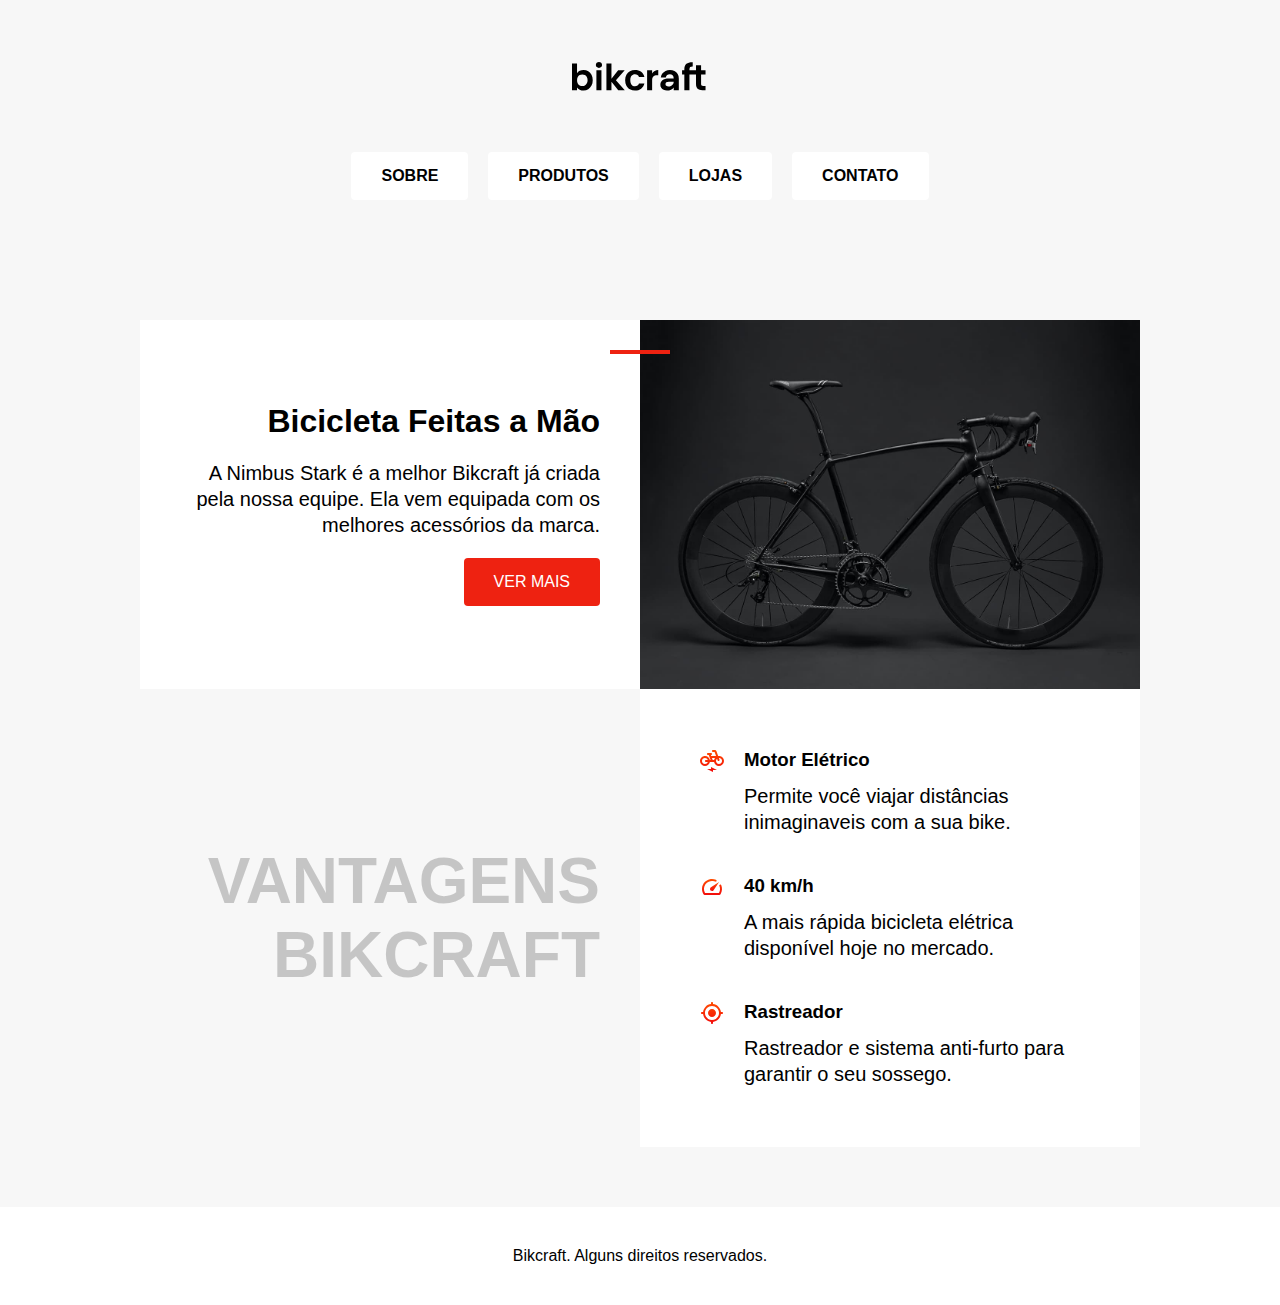
==== exercicio_posicionamento/index.html @ 00f7c60c "Finalizando exercício de posicionamento" ====
<!DOCTYPE html>

<html>

<head>
  <meta charset="UTF-8">
  <link
    rel="stylesheet"
    href="./style.css"
  >
  <title>Exercício Posicionamento</title>
</head>

<body>
  <img
    src="./img/bikcraft.svg"
    alt="Bikcraft"
  >

  <div class="menu">
    <a
      href=""
      class="menu-item"
    >Sobre</a>
    <a
      href=""
      class="menu-item"
    >Produtos</a>
    <a
      href=""
      class="menu-item"
    >Lojas</a>
    <a
      href=""
      class="menu-item"
    >Contato</a>
  </div>

  <div class="conteudo">
    <div class="introducao">
      <span class="detalhe"></span>
      <h1>Bicicleta Feitas a Mão</h1>
      <p>A Nimbus Stark é a melhor Bikcraft já criada pela nossa equipe.
        Ela vem equipada com os melhores acessórios da marca.
      </p>
      <a class="botao">Ver mais</a>
    </div>

    <img
      src="./img/bicicleta.jpg"
      alt="Bicicleta Bikcraft"
    >

    <h2 class="subtitulo">Vantagens Bikcraft</h2>

    <div class="vantagens">
      <div class="vantagens-item">
        <img
          src="./img/eletrica.svg"
          alt=""
        >
        <h3>Motor Elétrico</h3>
        <p>Permite você viajar distâncias inimaginaveis com a sua bike.</p>
      </div>
      <div class="vantagens-item">
        <img
          src="./img/velocidade.svg"
          alt=""
        >
        <h3>40 km/h</h3>
        <p>A mais rápida bicicleta elétrica disponível hoje no mercado.</p>
      </div>
      <div class="vantagens-item">
        <img
          src="./img/rastreador.svg"
          alt=""
        >
        <h3>Rastreador</h3>
        <p>Rastreador e sistema anti-furto para garantir o seu sossego.</p>
      </div>
    </div>
  </div>

  <div class="rodape">Bikcraft. Alguns direitos reservados.</div>
</body>

</html>
---- exercicio_posicionamento/style.css ----
/* # Cores
cinza-fundo: #f7f7f7
cinza-texto: #c6c6c6
vermelho: #ee2211

# Tipografia
fonte: Arial
parágrafos: 20px
Vantagens Bikcraft: 64px

# Tamanhos
conteúdo principal: máximo 1000px */

body {
  background-color: #f7f7f7;
  font-family: Arial;
  margin: 0;
  display: grid;
  gap: 60px;
  justify-items: center;
  margin-top: 60px;
}

a {
  text-decoration: none;
}

a,
p,
h1,
h2,
h3 {
  margin: 0;
}

img {
  max-width: 100%;
  display: block;
}

p {
  font-size: 20px;
  line-height: 1.3;
}

.menu {
  display: flex;
  gap: 20px;
  flex-wrap: wrap;
  justify-content: center;
}

.menu a {
  background-color: #fff;
  padding: 15px 30px;
  border-radius: 4px;
  color: #000;
  text-transform: uppercase;
  font-weight: 700;
}

.conteudo {
  display: grid;
  grid-template-columns: 1fr 1fr;
  margin: 60px 30px 0 30px;
  max-width: 1000px;
}

.introducao {
  background-color: #fff;
  padding: 40px;
  text-align: right;
  position: relative;
  display: grid;
  align-content: center;
  justify-items: end;
  gap: 20px;
}

.botao {
  background-color: #ee2211;
  color: #fff;
  padding: 15px 30px;
  border-radius: 4px;
  text-transform: uppercase;
}

.detalhe {
  width: 60px;
  height: 4px;
  background-color: #ee2211;
  position: absolute;
  top: 30px;
  right: -30px;
}

.subtitulo {
  font-size: 64px;
  text-transform: uppercase;
  color: rgba(0, 0, 0, 0.2);
  text-align: right;
  padding: 40px;
  align-self: center;
}

.vantagens {
  background-color: #fff;
  padding: 40px;
}

.vantagens-item {
  display: grid;
  grid-template-columns: auto 1fr;
  gap: 10px 20px;
  padding: 20px;
}

.vantagens-item p {
  grid-column: 2;
}

.rodape {
  background-color: #fff;
  width: 100%;
  text-align: center;
  padding: 40px;
  box-sizing: border-box;
}
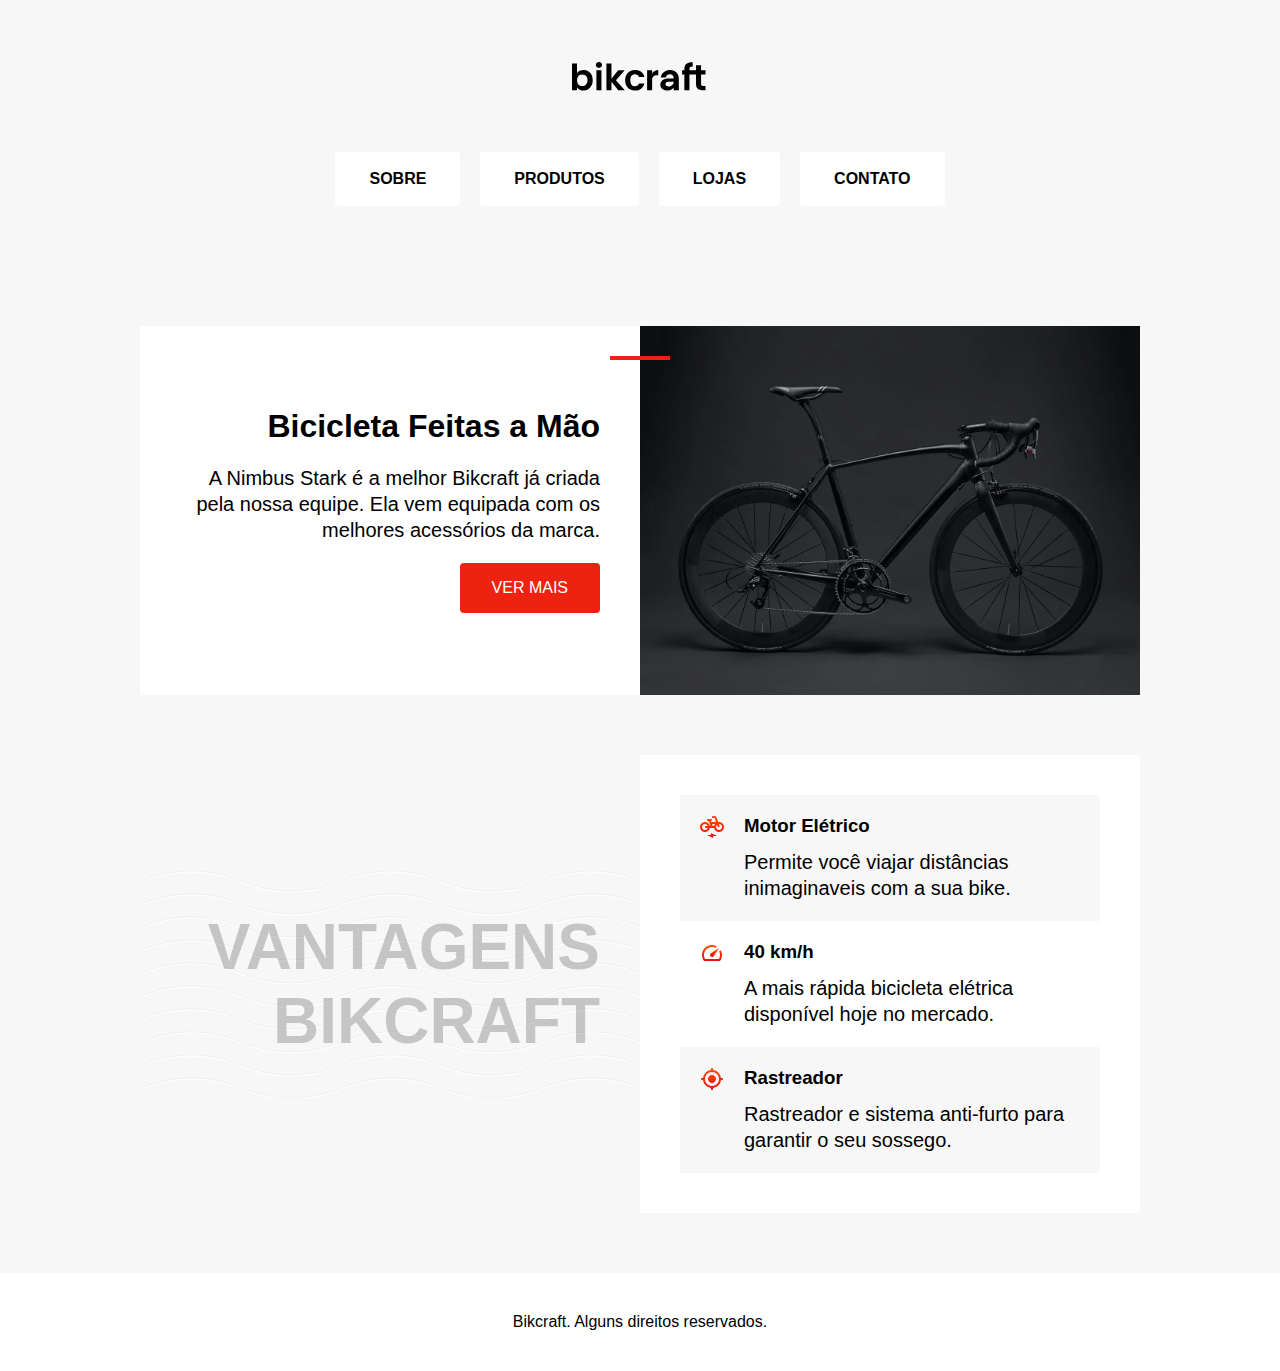
==== commit 5afb004d: "Finalizando exercícios de pontos de referência, de pseudo-classes e refatorando exercício de posicio" ====
--- a/exercicio_posicionamento/index.html
+++ b/exercicio_posicionamento/index.html
@@ -12,76 +12,101 @@
 </head>
 
 <body>
-  <img
-    src="./img/bikcraft.svg"
-    alt="Bikcraft"
-  >
-
-  <div class="menu">
-    <a
-      href=""
-      class="menu-item"
-    >Sobre</a>
-    <a
-      href=""
-      class="menu-item"
-    >Produtos</a>
-    <a
-      href=""
-      class="menu-item"
-    >Lojas</a>
-    <a
-      href=""
-      class="menu-item"
-    >Contato</a>
-  </div>
-
-  <div class="conteudo">
-    <div class="introducao">
-      <span class="detalhe"></span>
-      <h1>Bicicleta Feitas a Mão</h1>
-      <p>A Nimbus Stark é a melhor Bikcraft já criada pela nossa equipe.
-        Ela vem equipada com os melhores acessórios da marca.
-      </p>
-      <a class="botao">Ver mais</a>
-    </div>
-
+  <header class="header">
     <img
-      src="./img/bicicleta.jpg"
-      alt="Bicicleta Bikcraft"
+      src="./img/bikcraft.svg"
+      alt="Bikcraft"
     >
 
-    <h2 class="subtitulo">Vantagens Bikcraft</h2>
+    <nav aria-label="primária">
+      <ul class="menu">
+        <li>
+          <a
+            href=""
+            class="menu-item"
+          >Sobre</a>
+        </li>
+        <li>
+          <a
+            href=""
+            class="menu-item"
+          >Produtos</a>
+        </li>
+        <li>
+          <a
+            href=""
+            class="menu-item"
+          >Lojas</a>
+        </li>
+        <li>
+          <a
+            href=""
+            class="menu-item"
+          >Contato</a>
+        </li>
+      </ul>
+    </nav>
+  </header>
 
-    <div class="vantagens">
-      <div class="vantagens-item">
-        <img
-          src="./img/eletrica.svg"
-          alt=""
-        >
-        <h3>Motor Elétrico</h3>
-        <p>Permite você viajar distâncias inimaginaveis com a sua bike.</p>
+  <main>
+    <article class="conteudo">
+      <div
+        class="introducao"
+        aria-labelledby="label-introducao"
+      >
+        <!-- <span class="detalhe"></span> -->
+        <h1 id="label-introducao">Bicicleta Feitas a Mão</h1>
+        <p>A Nimbus Stark é a melhor Bikcraft já criada pela nossa equipe.
+          Ela vem equipada com os melhores acessórios da marca.
+        </p>
+        <a class="botao">Ver mais</a>
       </div>
-      <div class="vantagens-item">
-        <img
-          src="./img/velocidade.svg"
-          alt=""
-        >
-        <h3>40 km/h</h3>
-        <p>A mais rápida bicicleta elétrica disponível hoje no mercado.</p>
-      </div>
-      <div class="vantagens-item">
-        <img
-          src="./img/rastreador.svg"
-          alt=""
-        >
-        <h3>Rastreador</h3>
-        <p>Rastreador e sistema anti-furto para garantir o seu sossego.</p>
-      </div>
-    </div>
-  </div>
 
-  <div class="rodape">Bikcraft. Alguns direitos reservados.</div>
+      <img
+        src="./img/bicicleta.jpg"
+        alt="Bicicleta Bikcraft"
+      >
+    </article>
+
+    <article
+      class="conteudo"
+      aria-labelledby="label-vantagens"
+    >
+      <h2
+        class="subtitulo"
+        id="label-vantagens"
+      >Vantagens Bikcraft</h2>
+
+      <ul class="vantagens">
+        <li class="vantagens-item">
+          <img
+            src="./img/eletrica.svg"
+            alt=""
+          >
+          <h3>Motor Elétrico</h3>
+          <p>Permite você viajar distâncias inimaginaveis com a sua bike.</p>
+        </li>
+        <li class="vantagens-item">
+          <img
+            src="./img/velocidade.svg"
+            alt=""
+          >
+          <h3>40 km/h</h3>
+          <p>A mais rápida bicicleta elétrica disponível hoje no mercado.</p>
+        </li>
+        <li class="vantagens-item">
+          <img
+            src="./img/rastreador.svg"
+            alt=""
+          >
+          <h3>Rastreador</h3>
+          <p>Rastreador e sistema anti-furto para garantir o seu sossego.</p>
+        </li>
+      </ul>
+    </article>
+  </main>
+
+  <footer class="rodape">Bikcraft. Alguns direitos reservados.</footer>
 </body>
 
 </html>
--- a/exercicio_posicionamento/style.css
+++ b/exercicio_posicionamento/style.css
@@ -39,8 +39,20 @@
 }
 
 p {
-  font-size: 20px;
+  font-size: 1.25rem;
   line-height: 1.3;
+}
+
+ul {
+  padding: 0;
+  margin: 0;
+  list-style: none;
+}
+
+.header {
+  display: grid;
+  justify-items: center;
+  gap: 60px;
 }
 
 .menu {
@@ -51,13 +63,23 @@
 }
 
 .menu a {
+  display: block;
   background-color: #fff;
-  padding: 15px 30px;
+  padding: 1rem 2rem;
   border-radius: 4px;
   color: #000;
   text-transform: uppercase;
   font-weight: 700;
+  border: 2px solid transparent;
 }
+
+.menu a:hover {
+  border: 2px solid #e21;
+}
+
+/* .menu-item:hover {
+  border: 2px solid #900;
+} */
 
 .conteudo {
   display: grid;
@@ -77,30 +99,50 @@
   gap: 20px;
 }
 
+.introducao h1 {
+  font-size: 2rem;
+}
+
+.introducao::before {
+  content: "";
+  width: 60px;
+  height: 4px;
+  background-color: #ee2211;
+  /* background-color: yellow; */
+  position: absolute;
+  top: 30px;
+  right: -30px;
+}
+
 .botao {
   background-color: #ee2211;
   color: #fff;
-  padding: 15px 30px;
+  padding: 1rem 2rem;
   border-radius: 4px;
   text-transform: uppercase;
 }
 
-.detalhe {
+.botao:hover {
+  background-color: #900;
+}
+
+/* .detalhe {
   width: 60px;
   height: 4px;
   background-color: #ee2211;
   position: absolute;
   top: 30px;
   right: -30px;
-}
+} */
 
 .subtitulo {
-  font-size: 64px;
+  font-size: 4rem;
   text-transform: uppercase;
   color: rgba(0, 0, 0, 0.2);
   text-align: right;
   padding: 40px;
   align-self: center;
+  background-image: url('./img/onda.svg');
 }
 
 .vantagens {
@@ -119,6 +161,14 @@
   grid-column: 2;
 }
 
+.vantagens-item:hover {
+  border-left: 4px solid #e21;
+}
+
+.vantagens-item:nth-child(odd) {
+  background-color: #f7f7f7;
+}
+
 .rodape {
   background-color: #fff;
   width: 100%;
